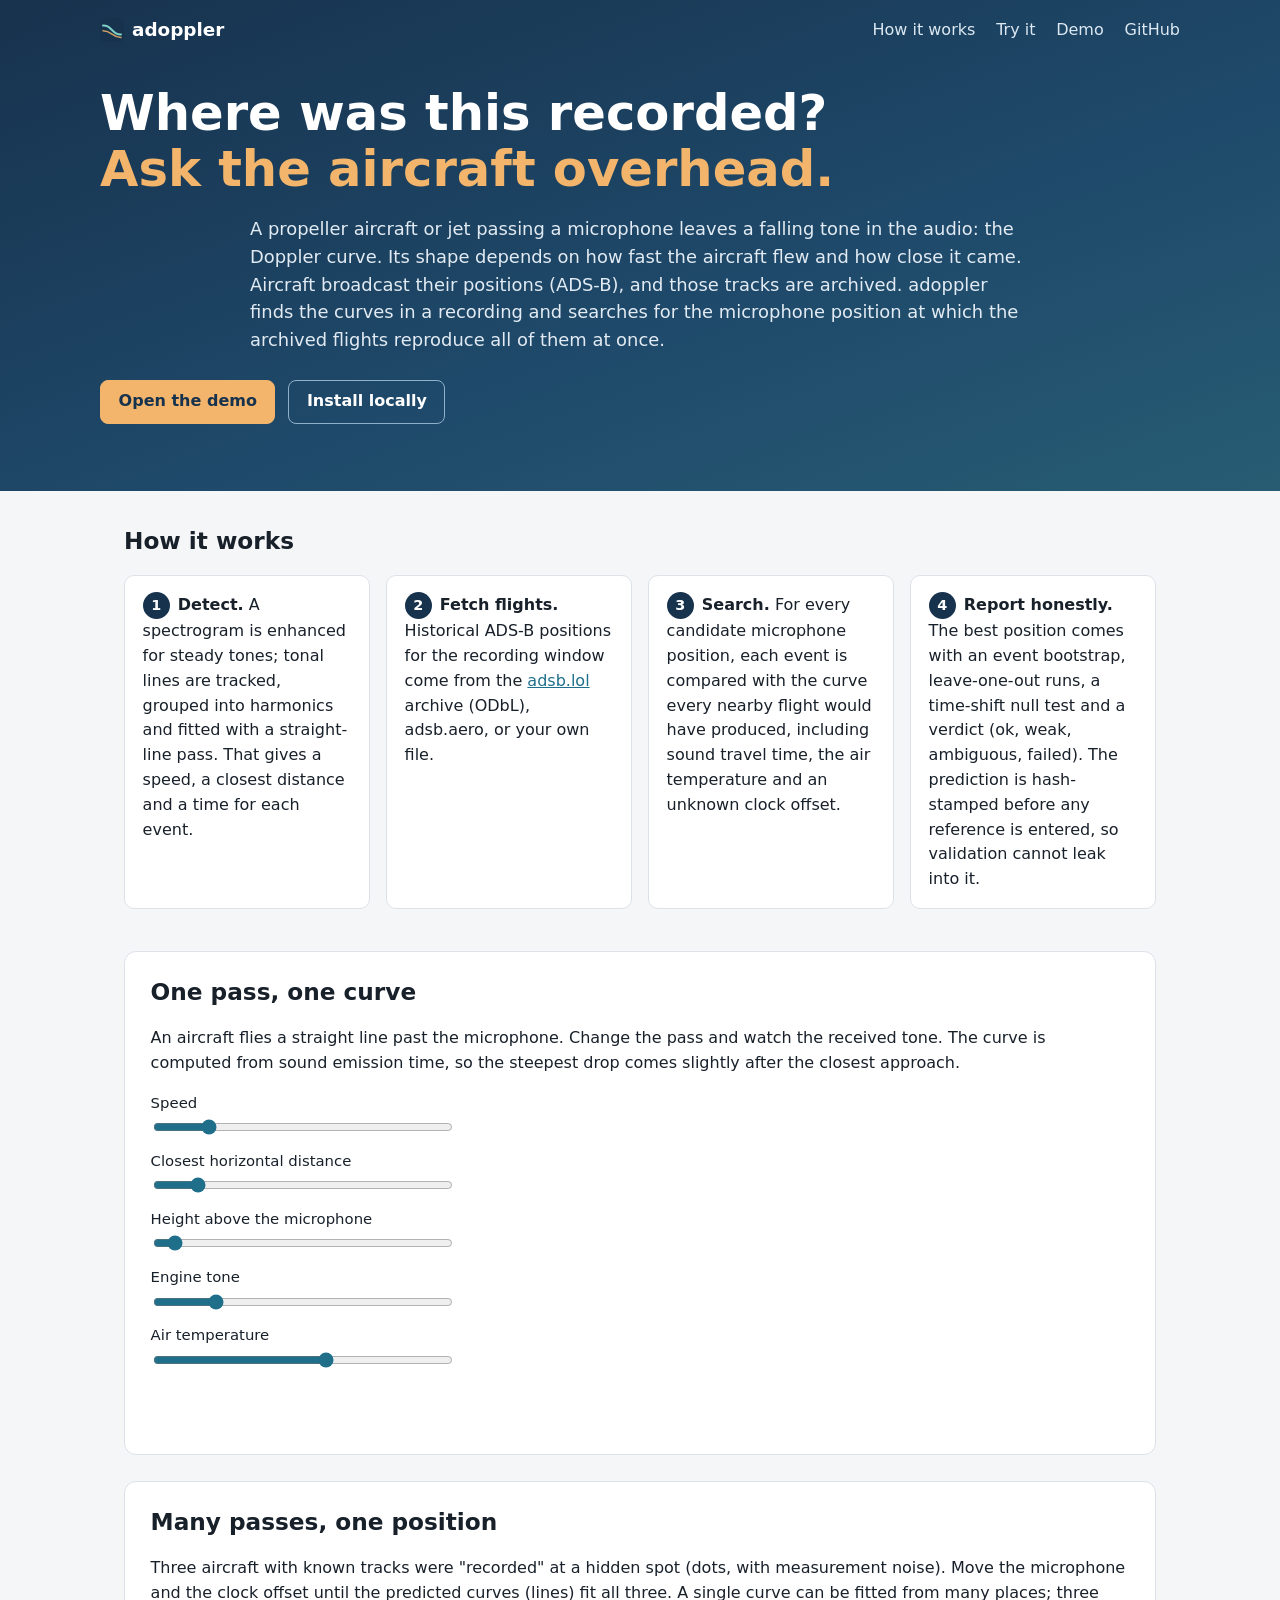
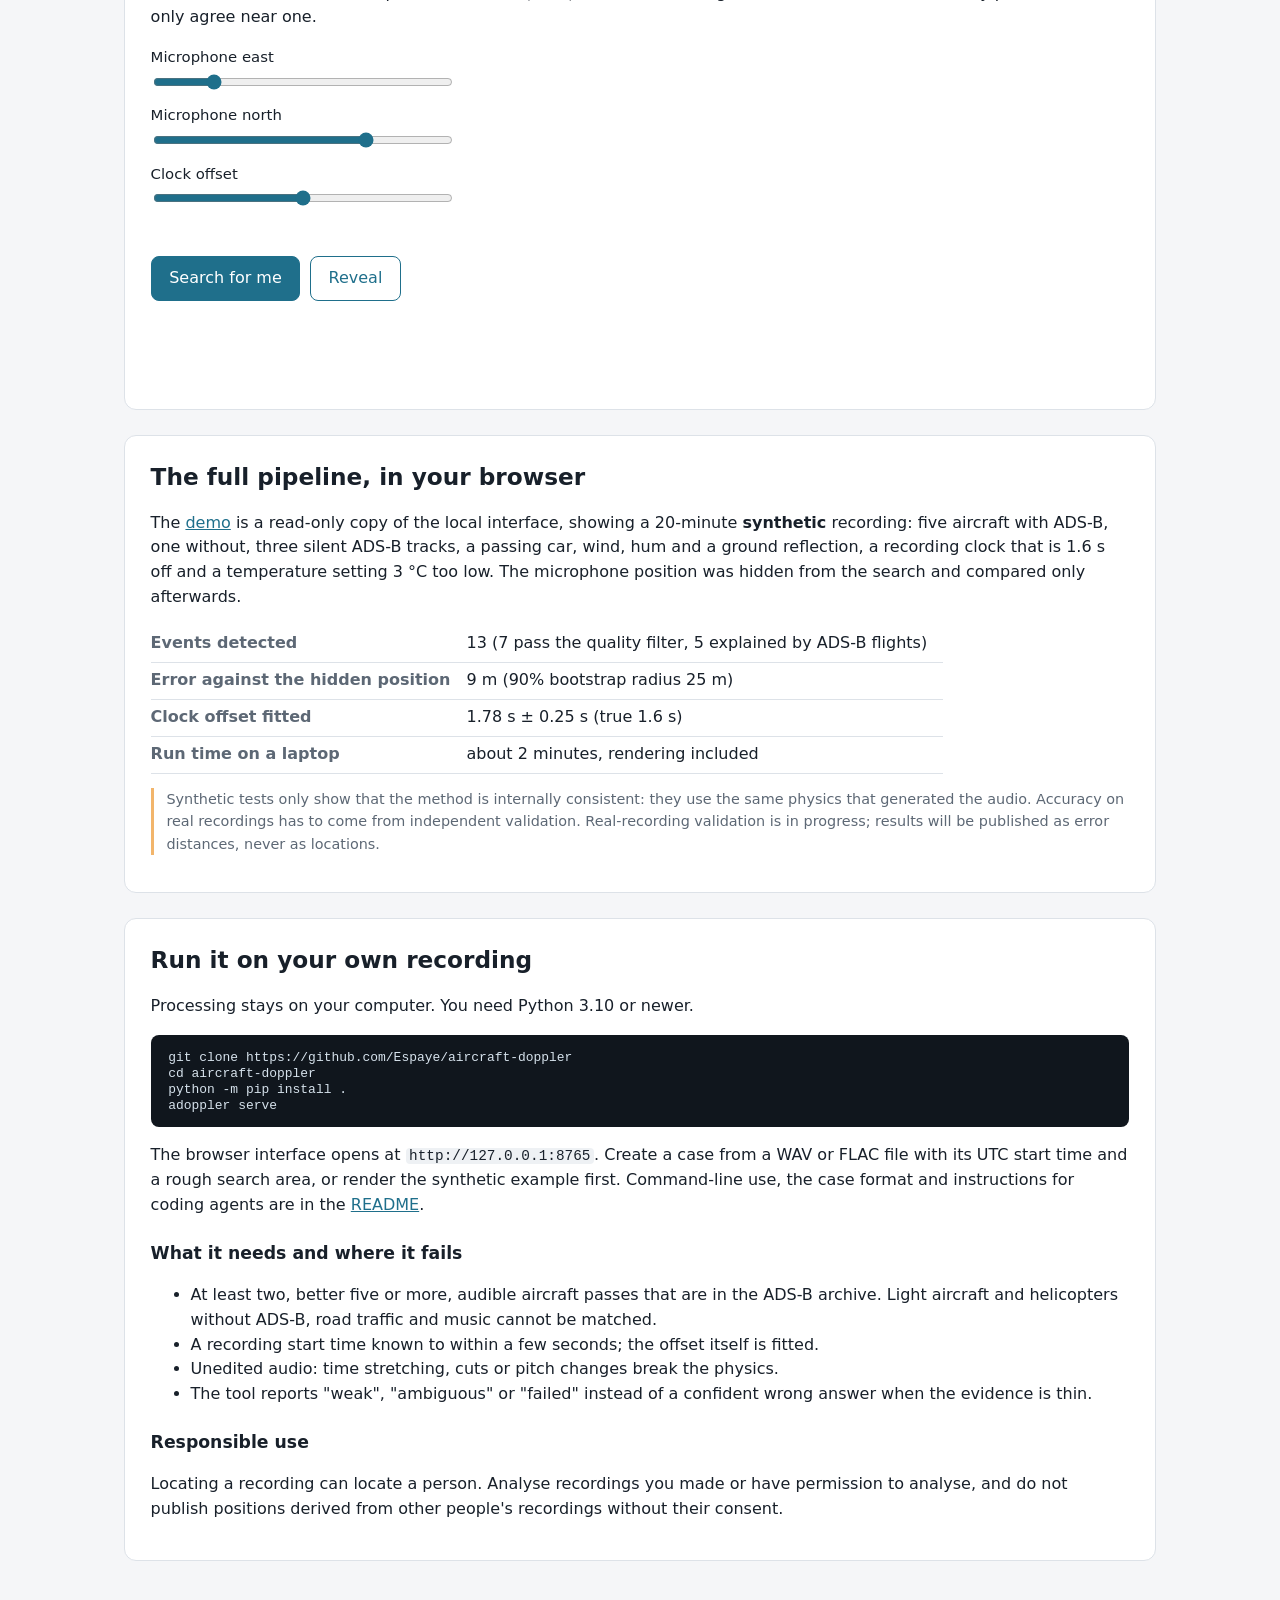
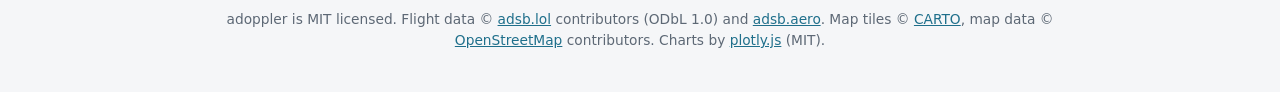
==== site/index.html @ d89afb49 "adoppler: aircraft Doppler detection and acoustic geolocation Command line tool and local browser in" ====
<!doctype html>
<html lang="en">
<head>
<meta charset="utf-8">
<meta name="viewport" content="width=device-width, initial-scale=1">
<title>adoppler: locating a microphone from the aircraft it hears</title>
<meta name="description" content="Open-source tool that detects aircraft Doppler curves in audio and matches them to historical ADS-B flight data to estimate where a recording was made.">
<link rel="icon" href="favicon.svg" type="image/svg+xml">
<link rel="stylesheet" href="site.css">
<script src="vendor/plotly.min.js" defer></script>
<script src="explain.js" defer></script>
</head>
<body>
<header class="hero">
  <nav><a class="brand" href="./"><img src="favicon.svg" alt="" width="24" height="24"> adoppler</a>
    <span><a href="#how">How it works</a><a href="#try">Try it</a><a href="demo/">Demo</a><a href="https://github.com/Espaye/aircraft-doppler">GitHub</a></span></nav>
  <h1>Where was this recorded?<br><span>Ask the aircraft overhead.</span></h1>
  <p class="lead">A propeller aircraft or jet passing a microphone leaves a falling tone in the audio: the Doppler curve.
    Its shape depends on how fast the aircraft flew and how close it came. Aircraft broadcast their positions
    (ADS-B), and those tracks are archived. adoppler finds the curves in a recording and searches for the
    microphone position at which the archived flights reproduce all of them at once.</p>
  <p class="cta"><a class="button" href="demo/">Open the demo</a>
    <a class="button ghost" href="https://github.com/Espaye/aircraft-doppler#install">Install locally</a></p>
</header>

<main>
<section id="how">
  <h2>How it works</h2>
  <ol class="steps">
    <li><b>Detect.</b> A spectrogram is enhanced for steady tones; tonal lines are tracked, grouped into harmonics and
      fitted with a straight-line pass. That gives a speed, a closest distance and a time for each event.</li>
    <li><b>Fetch flights.</b> Historical ADS-B positions for the recording window come from the
      <a href="https://adsb.lol">adsb.lol</a> archive (ODbL), adsb.aero, or your own file.</li>
    <li><b>Search.</b> For every candidate microphone position, each event is compared with the curve every nearby
      flight would have produced, including sound travel time, the air temperature and an unknown clock offset.</li>
    <li><b>Report honestly.</b> The best position comes with an event bootstrap, leave-one-out runs, a time-shift null
      test and a verdict (ok, weak, ambiguous, failed). The prediction is hash-stamped before any reference is
      entered, so validation cannot leak into it.</li>
  </ol>
</section>

<section class="panel">
  <h2>One pass, one curve</h2>
  <p>An aircraft flies a straight line past the microphone. Change the pass and watch the received tone. The curve is
    computed from sound emission time, so the steepest drop comes slightly after the closest approach.</p>
  <div class="explorer">
    <form id="pass" class="controls">
      <label>Speed <output name="v_o"></output><input type="range" name="v" min="80" max="900" step="10" value="220"></label>
      <label>Closest horizontal distance <output name="d_o"></output><input type="range" name="d" min="0" max="6000" step="50" value="800"></label>
      <label>Height above the microphone <output name="h_o"></output><input type="range" name="h" min="100" max="10000" step="50" value="600"></label>
      <label>Engine tone <output name="f_o"></output><input type="range" name="f0" min="40" max="400" step="1" value="110"></label>
      <label>Air temperature <output name="T_o"></output><input type="range" name="T" min="-20" max="40" step="1" value="15"></label>
      <p id="pass-readout" class="readout"></p>
    </form>
    <div id="pass-plot" class="plot"></div>
  </div>
</section>

<section class="panel" id="try">
  <h2>Many passes, one position</h2>
  <p>Three aircraft with known tracks were "recorded" at a hidden spot (dots, with measurement noise). Move the
    microphone and the clock offset until the predicted curves (lines) fit all three. A single curve can be fitted from
    many places; three only agree near one.</p>
  <div class="explorer">
    <form id="mic" class="controls">
      <label>Microphone east <output name="e_o"></output><input type="range" name="e" min="-4000" max="4000" step="25" value="-2500"></label>
      <label>Microphone north <output name="n_o"></output><input type="range" name="n" min="-4000" max="4000" step="25" value="1800"></label>
      <label>Clock offset <output name="dt_o"></output><input type="range" name="dt" min="-6" max="6" step="0.1" value="0"></label>
      <p id="mic-readout" class="readout"></p>
      <p class="row"><button type="button" id="mic-solve">Search for me</button><button type="button" class="ghost" id="mic-reveal">Reveal</button></p>
    </form>
    <div class="twin"><div id="mic-map" class="plot sq"></div><div id="mic-curves" class="plot"></div></div>
  </div>
</section>

<section class="panel">
  <h2>The full pipeline, in your browser</h2>
  <p>The <a href="demo/">demo</a> is a read-only copy of the local interface, showing a 20-minute
    <b>synthetic</b> recording: five aircraft with ADS-B, one without, three silent ADS-B tracks, a passing car, wind,
    hum and a ground reflection, a recording clock that is 1.6 s off and a temperature setting 3 °C too low. The
    microphone position was hidden from the search and compared only afterwards.</p>
  <table class="facts">
    <!-- facts: written by tools/build_site.py -->
    <tr><th>Events detected</th><td>13 (7 pass the quality filter, 5 explained by ADS-B flights)</td></tr>
    <tr><th>Error against the hidden position</th><td>9 m (90% bootstrap radius 25 m)</td></tr>
    <tr><th>Clock offset fitted</th><td>1.78 s ± 0.25 s (true 1.6 s)</td></tr>
    <!-- /facts -->
    <tr><th>Run time on a laptop</th><td>about 2 minutes, rendering included</td></tr>
  </table>
  <p class="note">Synthetic tests only show that the method is internally consistent: they use the same physics that
    generated the audio. Accuracy on real recordings has to come from independent validation. Real-recording
    validation is in progress; results will be published as error distances, never as locations.</p>
</section>

<section class="panel">
  <h2>Run it on your own recording</h2>
  <p>Processing stays on your computer. You need Python 3.10 or newer.</p>
  <pre><code>git clone https://github.com/Espaye/aircraft-doppler
cd aircraft-doppler
python -m pip install .
adoppler serve</code></pre>
  <p>The browser interface opens at <code>http://127.0.0.1:8765</code>. Create a case from a WAV or FLAC file with its UTC
    start time and a rough search area, or render the synthetic example first. Command-line use, the case format and
    instructions for coding agents are in the <a href="https://github.com/Espaye/aircraft-doppler#readme">README</a>.</p>
  <h3>What it needs and where it fails</h3>
  <ul>
    <li>At least two, better five or more, audible aircraft passes that are in the ADS-B archive. Light aircraft and
      helicopters without ADS-B, road traffic and music cannot be matched.</li>
    <li>A recording start time known to within a few seconds; the offset itself is fitted.</li>
    <li>Unedited audio: time stretching, cuts or pitch changes break the physics.</li>
    <li>The tool reports "weak", "ambiguous" or "failed" instead of a confident wrong answer when the evidence is thin.</li>
  </ul>
  <h3>Responsible use</h3>
  <p>Locating a recording can locate a person. Analyse recordings you made or have permission to analyse, and do not
    publish positions derived from other people's recordings without their consent.</p>
</section>
</main>

<footer class="foot">adoppler is MIT licensed. Flight data © <a href="https://adsb.lol">adsb.lol</a> contributors (ODbL 1.0) and
  <a href="https://adsb.aero">adsb.aero</a>. Map tiles © <a href="https://carto.com/attributions">CARTO</a>, map data ©
  <a href="https://www.openstreetmap.org/copyright">OpenStreetMap</a> contributors. Charts by
  <a href="https://plotly.com/javascript/">plotly.js</a> (MIT).</footer>
</body>
</html>
---- site/site.css ----
:root { --ink: #18202a; --muted: #5d6875; --line: #dde2e8; --accent: #1f6f8b; --bg: #f5f6f8; --navy: #17324d;
  font: 16px/1.55 system-ui, -apple-system, "Segoe UI", Roboto, sans-serif; color: var(--ink); background: var(--bg); }
* { box-sizing: border-box; }
body { margin: 0; }
a { color: var(--accent); }
code, pre { font: .9em ui-monospace, SFMono-Regular, Consolas, monospace; }
code { background: #eef1f4; padding: 0 .25em; border-radius: 4px; }
pre { background: #10161d; color: #d6e2ec; padding: .9rem 1.1rem; border-radius: 8px; overflow-x: auto; }
pre code { background: none; padding: 0; }
.hero { background: linear-gradient(160deg, #17324d 0%, #1f4a6b 60%, #275c73 100%); color: #fff; padding: 1rem 1.5rem 3.2rem; }
.hero nav { display: flex; justify-content: space-between; align-items: center; max-width: 1080px; margin: 0 auto 2.6rem; flex-wrap: wrap; gap: .6rem; }
.hero nav a { color: #dce8f2; text-decoration: none; margin-left: 1.3rem; }
.hero nav a.brand { margin: 0; display: flex; align-items: center; gap: .5rem; font-weight: 650; font-size: 1.15rem; color: #fff; }
.hero h1, .hero p { max-width: 1080px; margin-left: auto; margin-right: auto; }
.hero h1 { font-size: clamp(2rem, 4.5vw, 3.1rem); line-height: 1.12; margin-top: 0; margin-bottom: 1.1rem; }
.hero h1 span { color: #f2b56b; }
.lead { font-size: 1.12rem; color: #e2ebf3; max-width: 780px !important; margin-left: auto; }
.cta { display: flex; gap: .8rem; flex-wrap: wrap; margin-top: 1.6rem; }
.button, button { display: inline-block; font: inherit; padding: .55rem 1.1rem; border-radius: 8px; border: 1px solid var(--accent);
  background: var(--accent); color: #fff; text-decoration: none; cursor: pointer; }
.hero .button { background: #f2b56b; border-color: #f2b56b; color: #17324d; font-weight: 600; }
.button.ghost, button.ghost { background: transparent; color: var(--accent); }
.hero .button.ghost { background: transparent; color: #fff; border-color: #8fb0c9; }
main { max-width: 1080px; margin: 0 auto; padding: 2rem 1.5rem; display: grid; gap: 1.6rem; }
h2 { font-size: 1.45rem; margin: 0 0 .6rem; }
h3 { font-size: 1.08rem; margin: 1.4rem 0 .3rem; }
.steps { display: grid; grid-template-columns: repeat(auto-fit, minmax(220px, 1fr)); gap: 1rem; padding: 0; list-style: none; counter-reset: s; }
.steps li { background: #fff; border: 1px solid var(--line); border-radius: 10px; padding: 1rem 1.1rem; counter-increment: s; }
.steps li::before { content: counter(s); display: inline-grid; place-items: center; width: 1.7rem; height: 1.7rem; border-radius: 50%;
  background: var(--navy); color: #fff; font-weight: 650; margin-right: .5rem; font-size: .9rem; }
.panel { background: #fff; border: 1px solid var(--line); border-radius: 12px; padding: 1.4rem 1.6rem; }
.explorer { display: grid; grid-template-columns: minmax(230px, 300px) minmax(0, 1fr); gap: 1.4rem; align-items: start; margin-top: .8rem; }
@media (max-width: 820px) { .explorer { grid-template-columns: 1fr; } }
.controls { display: grid; gap: .8rem; }
.controls label { display: grid; grid-template-columns: 1fr auto; gap: .15rem .5rem; font-size: .93rem; }
.controls output { font-variant-numeric: tabular-nums; color: var(--muted); }
.controls input[type=range] { grid-column: 1 / -1; width: 100%; accent-color: var(--accent); }
.readout { font-size: .9rem; color: var(--muted); margin: .2rem 0; }
.readout.good { color: #2e7d4f; font-weight: 600; }
.row { display: flex; gap: .6rem; flex-wrap: wrap; }
.plot { width: 100%; height: 340px; min-width: 0; }
.twin { display: grid; grid-template-columns: minmax(0, 1fr) minmax(0, 1.4fr); gap: 1rem; }
@media (max-width: 1000px) { .twin { grid-template-columns: 1fr; } }
.plot.sq { height: 340px; }
.facts { border-collapse: collapse; margin: .8rem 0; }
.facts th, .facts td { text-align: left; padding: .35rem 1rem .35rem 0; border-bottom: 1px solid var(--line); vertical-align: top; }
.facts th { color: var(--muted); font-weight: 600; }
.note { font-size: .9rem; color: var(--muted); border-left: 3px solid #f2b56b; padding-left: .8rem; }
.foot { text-align: center; color: var(--muted); font-size: .86rem; padding: 1rem 1.5rem 2.5rem; max-width: 900px; margin: 0 auto; }
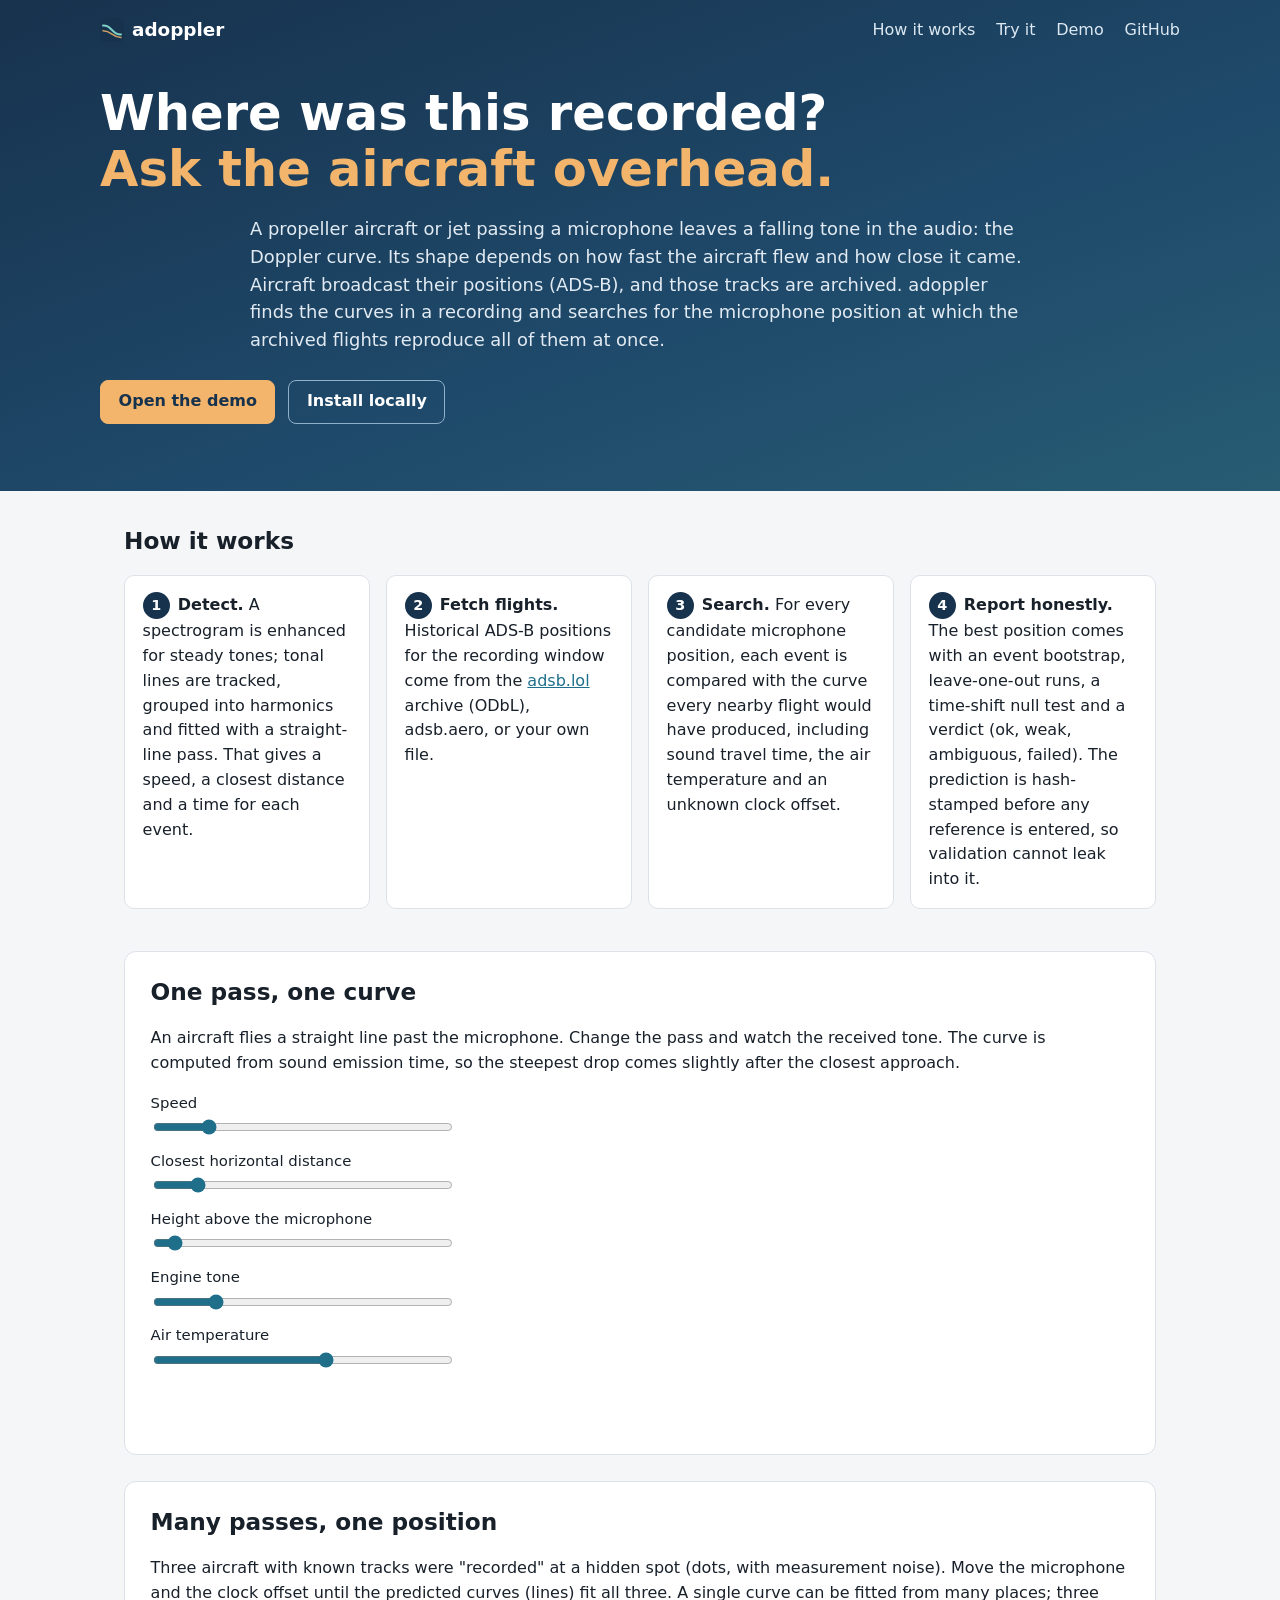
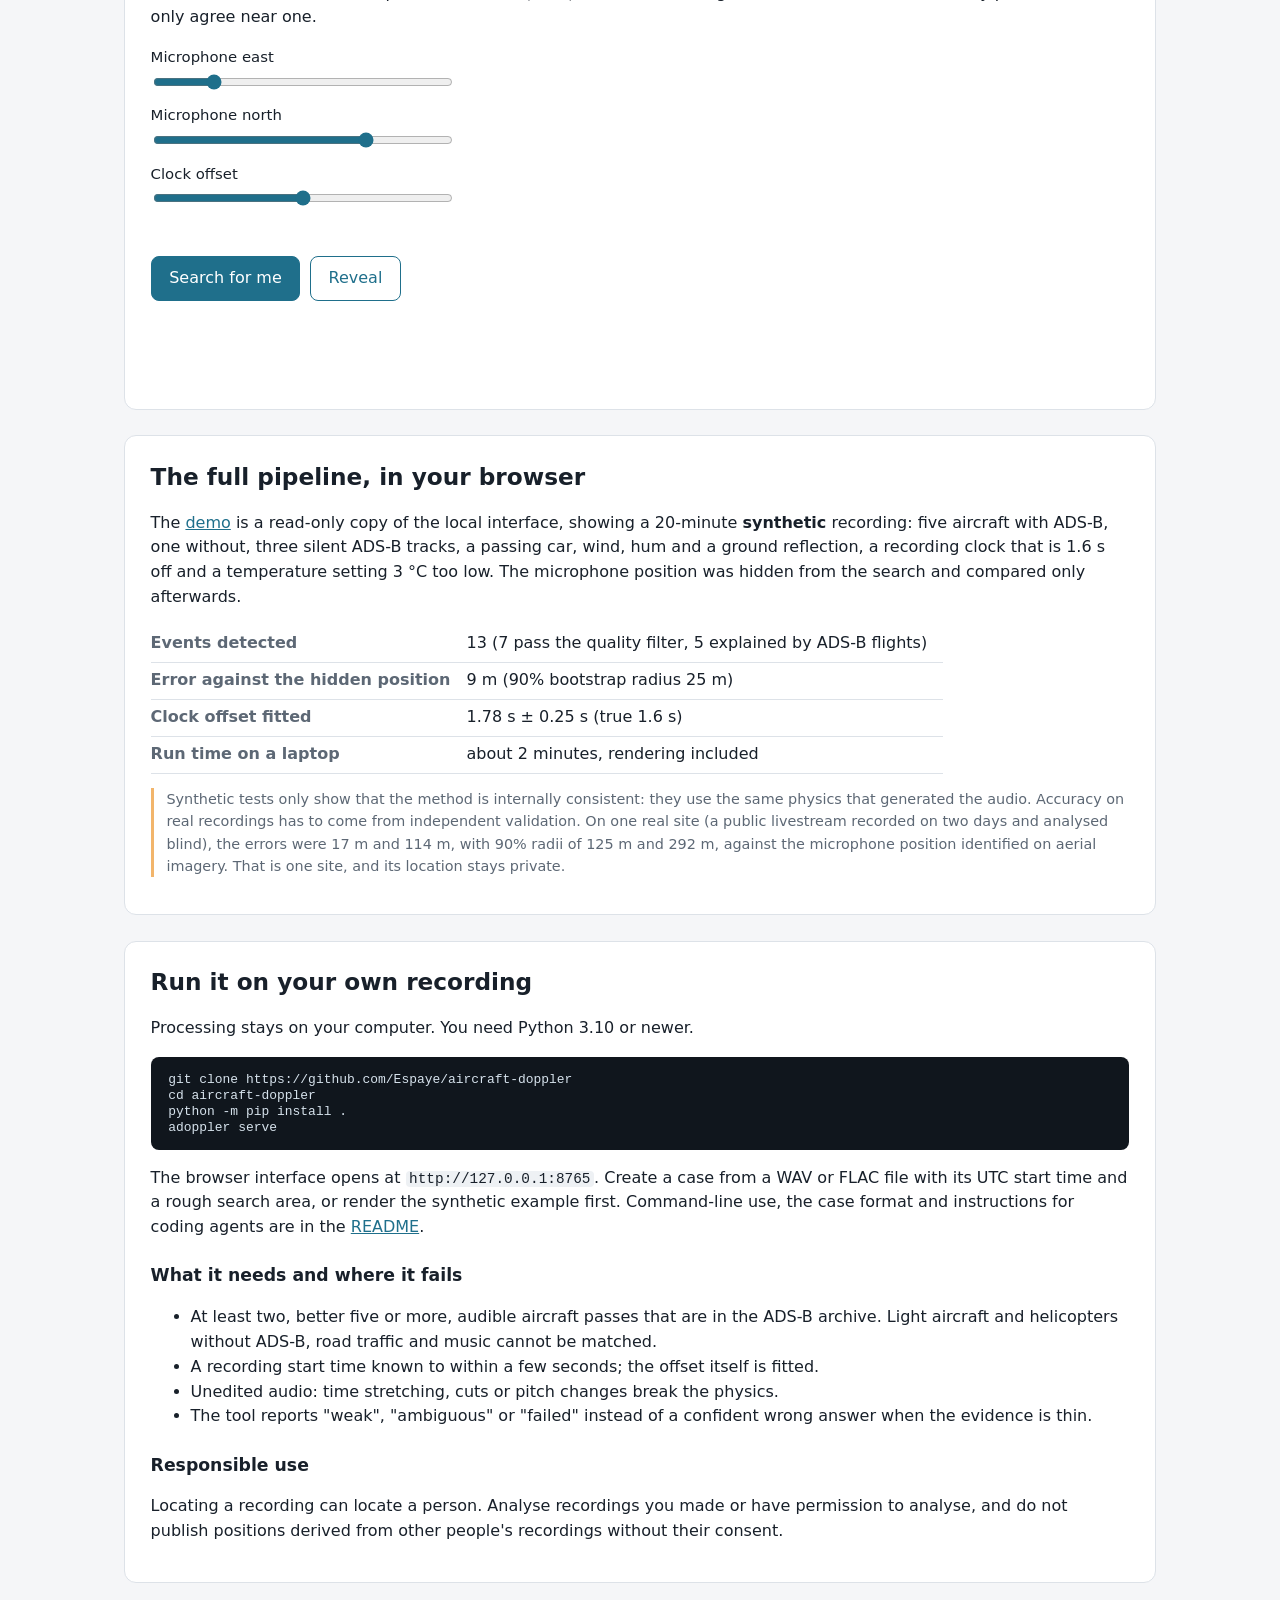
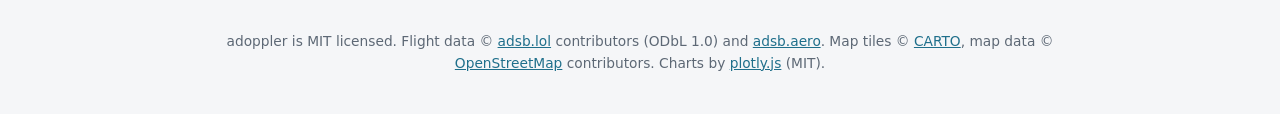
==== commit 2c5319bb: "Real-recording validation: errors 17 m and 114 m on one site (distances only)" ====
--- a/site/index.html
+++ b/site/index.html
@@ -88,8 +88,10 @@
     <tr><th>Run time on a laptop</th><td>about 2 minutes, rendering included</td></tr>
   </table>
   <p class="note">Synthetic tests only show that the method is internally consistent: they use the same physics that
-    generated the audio. Accuracy on real recordings has to come from independent validation. Real-recording
-    validation is in progress; results will be published as error distances, never as locations.</p>
+    generated the audio. Accuracy on real recordings has to come from independent validation. On one real site (a
+    public livestream recorded on two days and analysed blind), the errors were 17 m and 114 m, with 90% radii of
+    125 m and 292 m, against the microphone position identified on aerial imagery. That is one site, and its
+    location stays private.</p>
 </section>
 
 <section class="panel">
